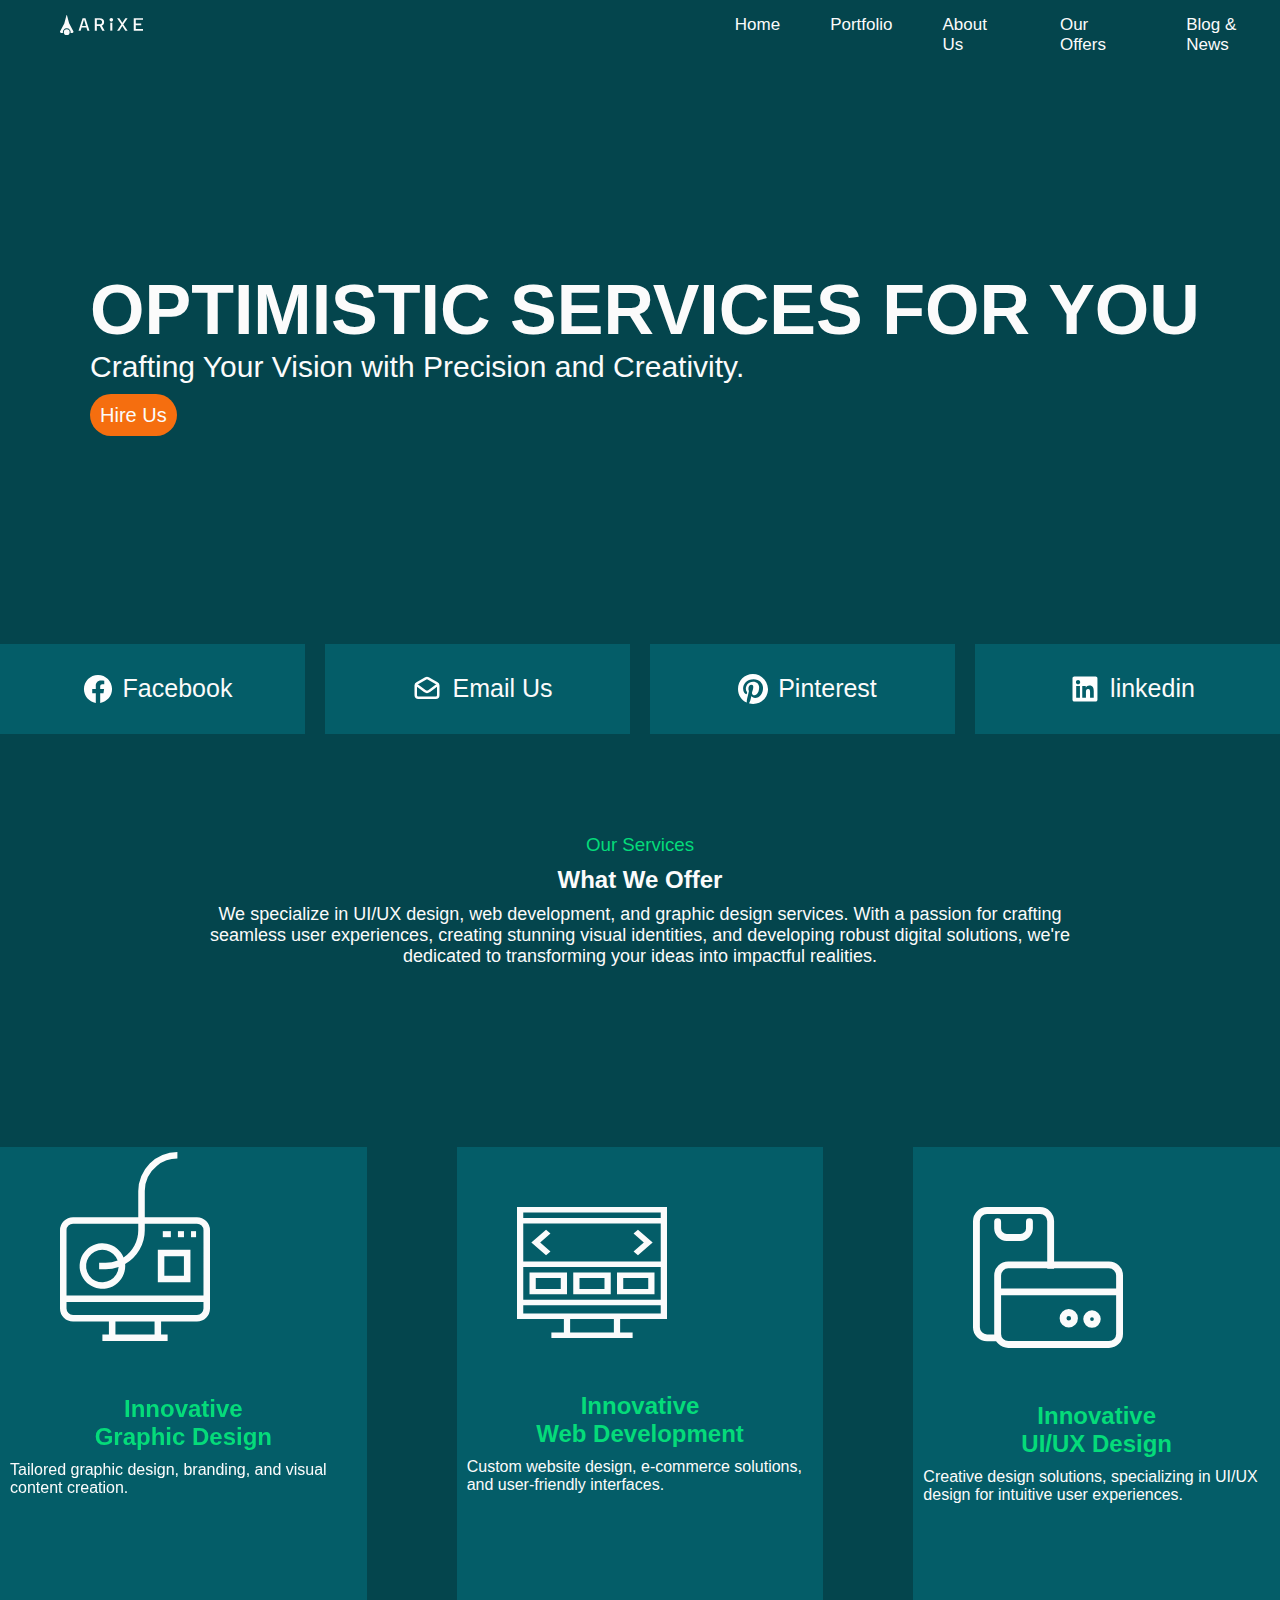
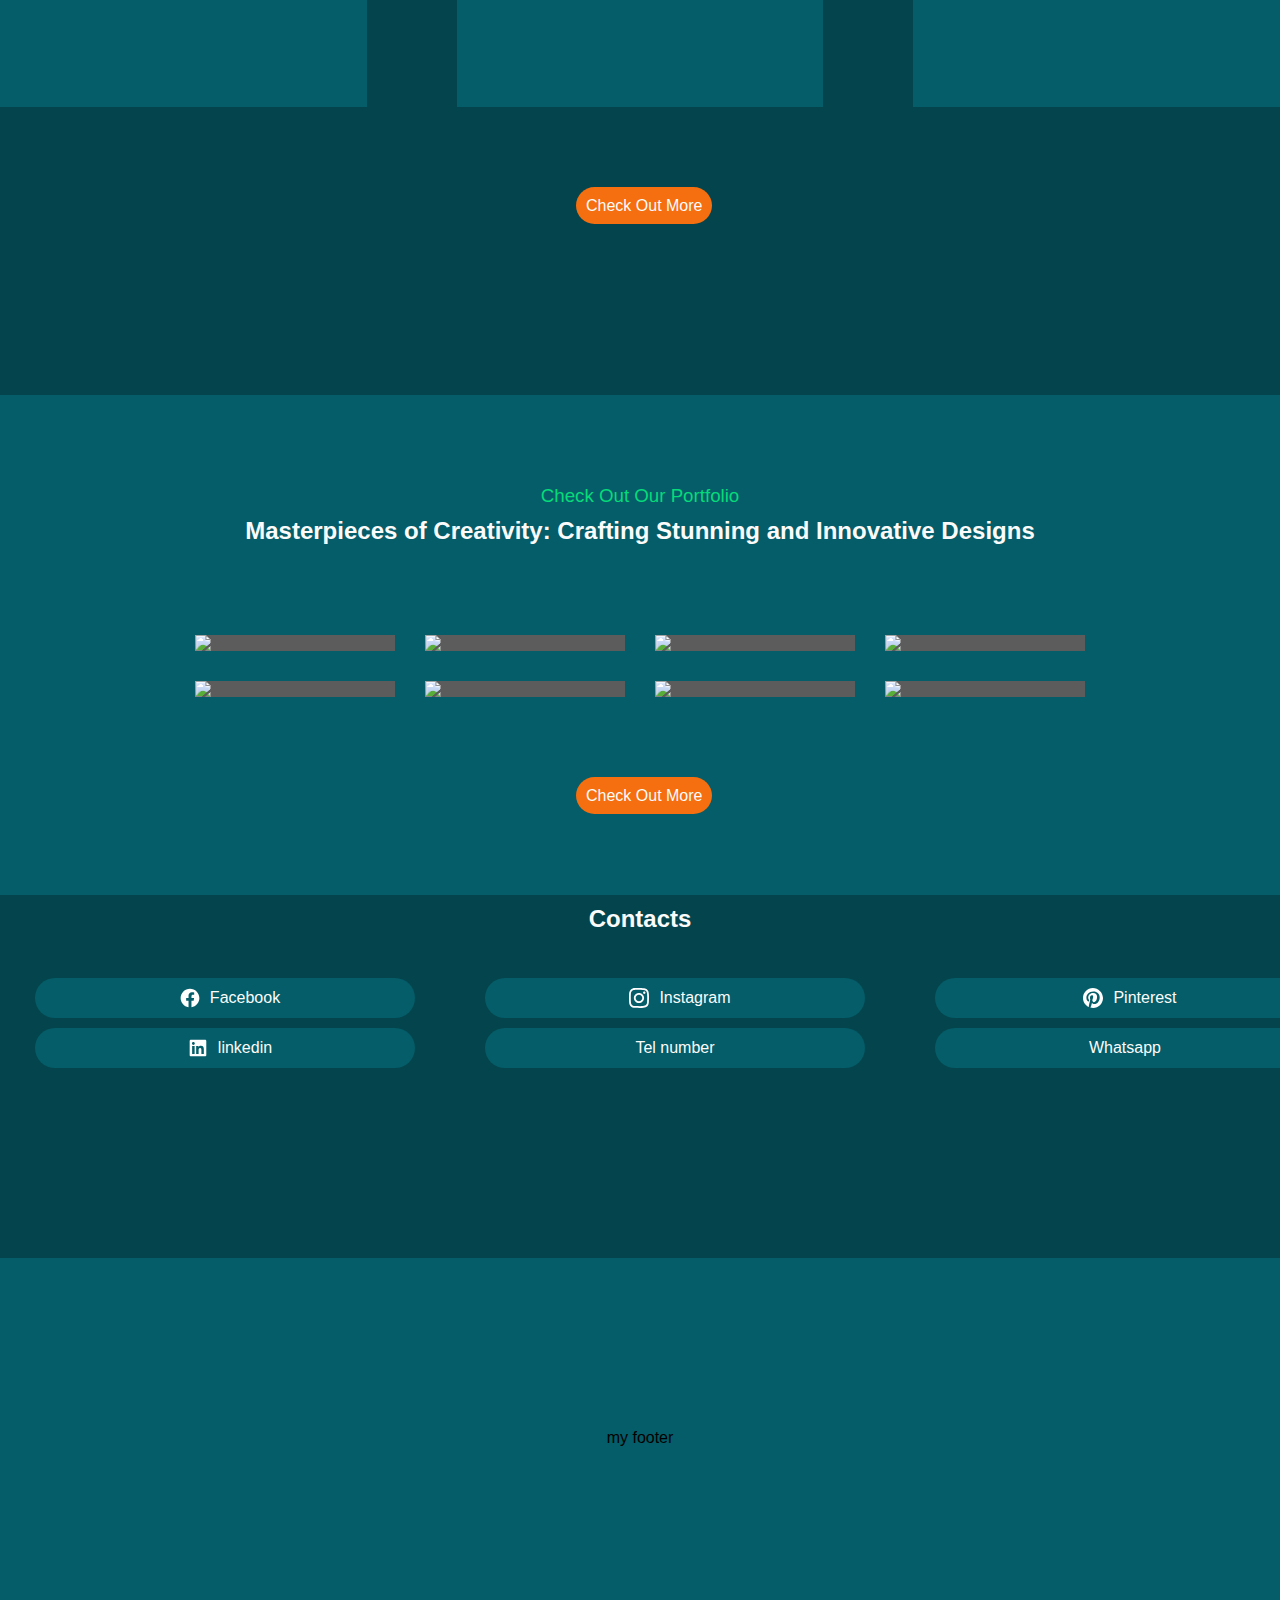
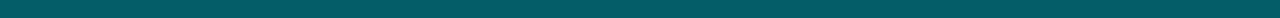
==== index.html @ 4b32b493 "Add files via upload" ====
<!DOCTYPE html>
<html lang="en">
<head>
    <meta charset="UTF-8">
    <meta name="viewport" content="width=device-width, initial-scale=1.0">
    <title>Arixe Websiite</title>
    <link rel="stylesheet" href="general.css">
    <link rel="stylesheet" href="navbar/navbar.css">
    <link rel="stylesheet" href="/portfolio images/portfolio images.css">
</head>
<body>
    <section id="navbar"></section>
        
    <section id="hero">
        <!--the 'iii' stands for 3 in roman numerals. so in other words the class is text_3dlogo-->
        <div class="text_iiiDlogo">
            <div class="texts">
                <h1>OPTIMISTIC SERVICES FOR YOU</h1>
                <p>Crafting Your Vision with Precision and Creativity.</p>
                <a href="#" class="hire_us orange-btn">Hire Us</a>
            </div>
            <img src="icons/3D LOGO + COLOR DESIGEN.svg" class="iiiDlogo">
        </div>
    </section>
    <!--this stands for 'middle section between hero and specialize'-->
    <section id="middleSecBtwHeroAndSpecialize">
        <div class="boxes">
            <a href="#"><img src="/icons/facebook-svgrepo-com.svg">Facebook</a>
        </div>
        <div class="boxes">
            <a href="#"><img src="/icons/email-open-svgrepo-com.svg">Email Us</a>
        </div>
        <div class="boxes">
            <a href="#"><img src="/icons/pinterest-180-svgrepo-com.svg">Pinterest</a>
        </div>
        <div class="boxes">
            <a href="#"><img src="/icons/linkedin-svgrepo-com.svg">linkedin</a>
        </div>
    </section>

    <section id="specialize">
        <div class="whatWeSpecialize">
            <h3>Our Services</h3>
            <h2>What We Offer</h2>
            <p> We specialize in UI/UX design, web development, 
                and graphic design services. With a passion for crafting seamless user experiences, 
                creating stunning visual identities,
                and developing robust digital solutions, 
                we're dedicated to transforming your ideas into impactful realities.
            </p>
        </div>

        <div class="cards_whtWeSpecialize">
            <div class="card">
                <img src="/icons/graphic design icon.svg" style="position: relative; bottom: 55px">
                <h2 style="position: relative; bottom: 55px">Innovative<br>
                    Graphic Design</h2>
                <p style="position: relative; bottom: 55px">Tailored graphic design, branding, and visual content creation.</p>
            </div>
            <div class="card">
                <img src="/icons/web design.svg">
                <h2>Innovative<br>
                    Web Development</h2>
                <p>Custom website design, 
                    e-commerce solutions, and 
                    user-friendly interfaces.</p>
            </div>
            <div class="card">
                <img src="/icons/ux icon.svg">
                <h2>Innovative<br>
                    UI/UX Design</h2>
                <p>Creative design solutions, specializing in UI/UX design for intuitive user experiences.</p>
            </div>
        </div>

        <a src="" class="orange-btn" style="margin-left: 45%;">Check Out More</a>
    </section>

    <section id="portfolio">
        <h3>Check Out Our Portfolio</h3>
        <h2>Masterpieces of Creativity: Crafting Stunning
            and Innovative Designs</h2>
        <div id="portfolio_img">
            <!--The code for the images are in another file in another folder "portfolio images"-->
        </div>
        <a src="" class="orange-btn" style="margin-left: 45%;">Check Out More</a>
    </section>

    <section id="contacts">
        <h2 style="margin-bottom: 5vh;">Contacts</h2>
        <div>
            <a href="#"><img src="/icons/facebook-svgrepo-com.svg">Facebook</a>
            <a href="#"><img src="/icons/instagram-167-svgrepo-com.svg">Instagram</a>
            <a href="#"><img src="/icons/pinterest-180-svgrepo-com.svg">Pinterest</a>
            <a href="#"><img src="/icons/linkedin-svgrepo-com.svg">linkedin</a>
            <a href="#">Tel number</a>
            <a href="#">Whatsapp</a>
        </div>
    </section>

<footer>
    <div>
        my footer
    </div>
</footer>


</body>
<script src="/integreaton.js"></script>
</html>
---- general.css ----
* {
    margin: 0px;
    padding: 0px;
    font-family: Arial, Helvetica, sans-serif;
}

:root {
    --blue_black: #04454D;
    --light_blue_black: #045D68;
    --white: #fbfbfb;
    --orange: #F56E0F;
    --green: #05DB7A;
}

body {
    background-color: var(--blue_black);
}

.orange-btn {
    width: fit-content;
    height: 10px;
    background-color: var(--orange);
    padding: 10px;
    border-radius: 30px;
    color: var(--white);
}

h2 {
    color: var(--white);
    text-align: center;
    margin-top: 10px;
}












/*THE HOME PAGE(INDEX.HTML)----------------------------------------------------------------------------------------------------------*/

/*hero section*/
#hero {
    margin-top: 15vh;
}

.texts {
    margin-left: 10vh;
    margin-top: 15vh;
}

.texts h1 {
    width: 140vh;
    color: var(--white);
    font-size: 70px;
}

.texts p {
    font-size: 30px;
    color: var(--white);
    margin-bottom: 20px;
}

.hire_us {
    text-decoration: none;
    font-size: 20px;
    /*position: relative;
    top: 20px;*/
}

.text_iiiDlogo {
    display: flex;
}

.iiiDlogo {
    width: 20rem;
}





/*middleSecBtwHeroAndSpecialize*/

#middleSecBtwHeroAndSpecialize {
    margin: 20px 0px 0px 0px;
    display: flex;
    gap: 20px;
    justify-content: center;
}

.boxes {
    display: flex;
    justify-content: center;
    align-items: center;
    background-color: var(--light_blue_black);
    width: 35vh;
    height: 10vh;
    transition: 0.2s;
}

.boxes a {
    display: flex;
    justify-content: center;
    align-items: center;
    text-decoration: none;
    color: var(--white);
    font-size: 25px;
}

.boxes img {
    width: 30px;
    margin: 0px 10px 0px 10px;
    color: var(--white);
}

.boxes:hover {
    height: 11vh;
}




/*specialize*/
#specialize {
    margin-top: 100px;
    margin-bottom: 20vh;
}

.whatWeSpecialize h3 {
    color: var(--green);
    text-align: center;
    font-weight: lighter;
}

.whatWeSpecialize p {
    width: 100vh;
    text-align: center;
    margin: 0 auto;
    font-size: 18px;
    margin-top: 10px;
    color: var(--white);
    margin-bottom: 20px;
}

.cards_whtWeSpecialize {
    display: flex;
    gap: 10vh;
    justify-content: center;
    margin-top: 20vh;
}

.card {
    width: 40vh;
    height: 60vh;
    background-color: var(--light_blue_black);
    margin-bottom: 10vh;
    padding: 10px;
}

.card img {
    width: 150px;
    margin: 50px 0px 40px 50px;
}

.card h2 {
    color: var(--green);
    margin-bottom: 10px;
}

.card p {
    color: var(--white);
}



/*Portfolio*/
#portfolio {
    height: inherit;
    padding: 10vh 0vh;
    background-color: var(--light_blue_black);
}

#portfolio h3 {
    color: var(--green);
    text-align: center;
    font-weight: lighter;
}

/*contacts*/
#contacts div {
    margin: 0 auto;
    display: grid;
    grid-template-columns: repeat(3, 1fr);
    width: 150vh;
    gap: 0px;
}

#contacts a {
    display: flex;
    justify-content: center;
    align-items: center;
    width: 40vh;
    background-color: var(--light_blue_black);
    padding: 10px;
    border-radius: 30px;
    margin: 0 auto 10px;
    text-decoration: none;
    color: var(--white);
}

#contacts img {
    width: 20px;
    margin: 0px 10px 0px 10px;
    color: var(--white);

}


footer {
    margin: 20vh 0vh 0vh 0vh;
    display: flex;
    justify-content: center;
    align-items: center;
    width: auto;
    height: 40vh;
    background-color: var(--light_blue_black);
}
















/*THE ABOUT US PAGE---------------------------------------------------------------------------------------------------------------------------------*/

/*The hero section*/
.heroAboutUs {
    margin: 20vh 0vh 0vh 0vh;
}.heroAboutUsContent {
    display: flex;
    justify-content: center;
    gap: 20vh;
}.heroAboutUsContent h3 {
    width: 115vh;
    color: var(--green);
    font-size: 130px;
}.heroAboutUsContent {
    color: var(--white);
}.iiiDlogoforaboutus {
    width: 45vh;
}
.WYSHUsection{
    padding: 100px 0px 100px 0px;
    margin: 100px 0px 0px 0px;
    width: auto;
    height: fit-content;
    background-color: var(--light_blue_black);
}
.WYSHUsection h3{
    text-align: center;
    color: var(--green);
    font-size: 30px;
    margin: 0px 0px 10px 0px;
}.WYSHUsection p{
    color: var(--white);
    width: 500px;
    margin: 0px auto 0px;
    text-align: center;
}

.ABTFsection{
    display: flex;
    justify-content: center;
    align-items: center;
    column-gap: 100px;
    margin: 100px 0px;
}
.ABTFtext h3{
    color: var(--green);
    font-size: 30px;
    margin: 0px 0px 10px 0px;
}.ABTFtext p{
    width: 300px;
    color: var(--white);
}.foundersImage img{
    background-color: #303030;
    width: 200px;
    height: 250px;
    border-radius: 30px;
    margin: 0px auto 0px;
}







/*OUR PORTFOLIO*/

#top_designs {
    margin: 5vh 0vh 0vh 0vh;
    background-color: var(--light_blue_black);
    padding: 5vh 0vh 10vh 0vh;
}

#top_designs h1 {
    text-align: center;
    color: var(--green);
    font-size: 50px;
}

#recent_designs{
    text-align: center;
    color: var(--green);
    font-size: 35px;
}
---- navbar/navbar.css ----
#navbar{
    display: flex;
    background-color: var(--blue_black);
    gap: 37rem;
    position: fixed;
    top: 0px;
}#navbar ul{
    display: flex;
    gap: 50px;
    height: 6vh;
    margin-top: 15px;
}#navbar a, #navbar li{
    list-style: none;
    font-size: 17px;
    color: #fbfbfb;
    cursor: pointer;
    text-decoration: none;
}#navbar span{
    color: var(--orange);
}#navbar img{
    margin: 15px 0px 0px 60px;
    height: 20px;
}
---- portfolio images/portfolio images.css ----
#portfolio_img{
    display: grid;
    grid-template-columns: repeat(4, 1fr);
    width: fit-content;
    margin: 10vh auto 10vh;
    gap: 30px 30px;
}

#portfolio_img img{
    width: 200px;
    background-color: #5c5c5c;
}

#portfolio_img_for_page{
    display: grid;
    grid-template-columns: repeat(4, 1fr);
    width: fit-content;
    margin: 10vh auto 10vh;
    gap: 30px 30px;
}

#portfolio_img_for_page img{
    width: 200px;
    background-color: #5c5c5c;
}
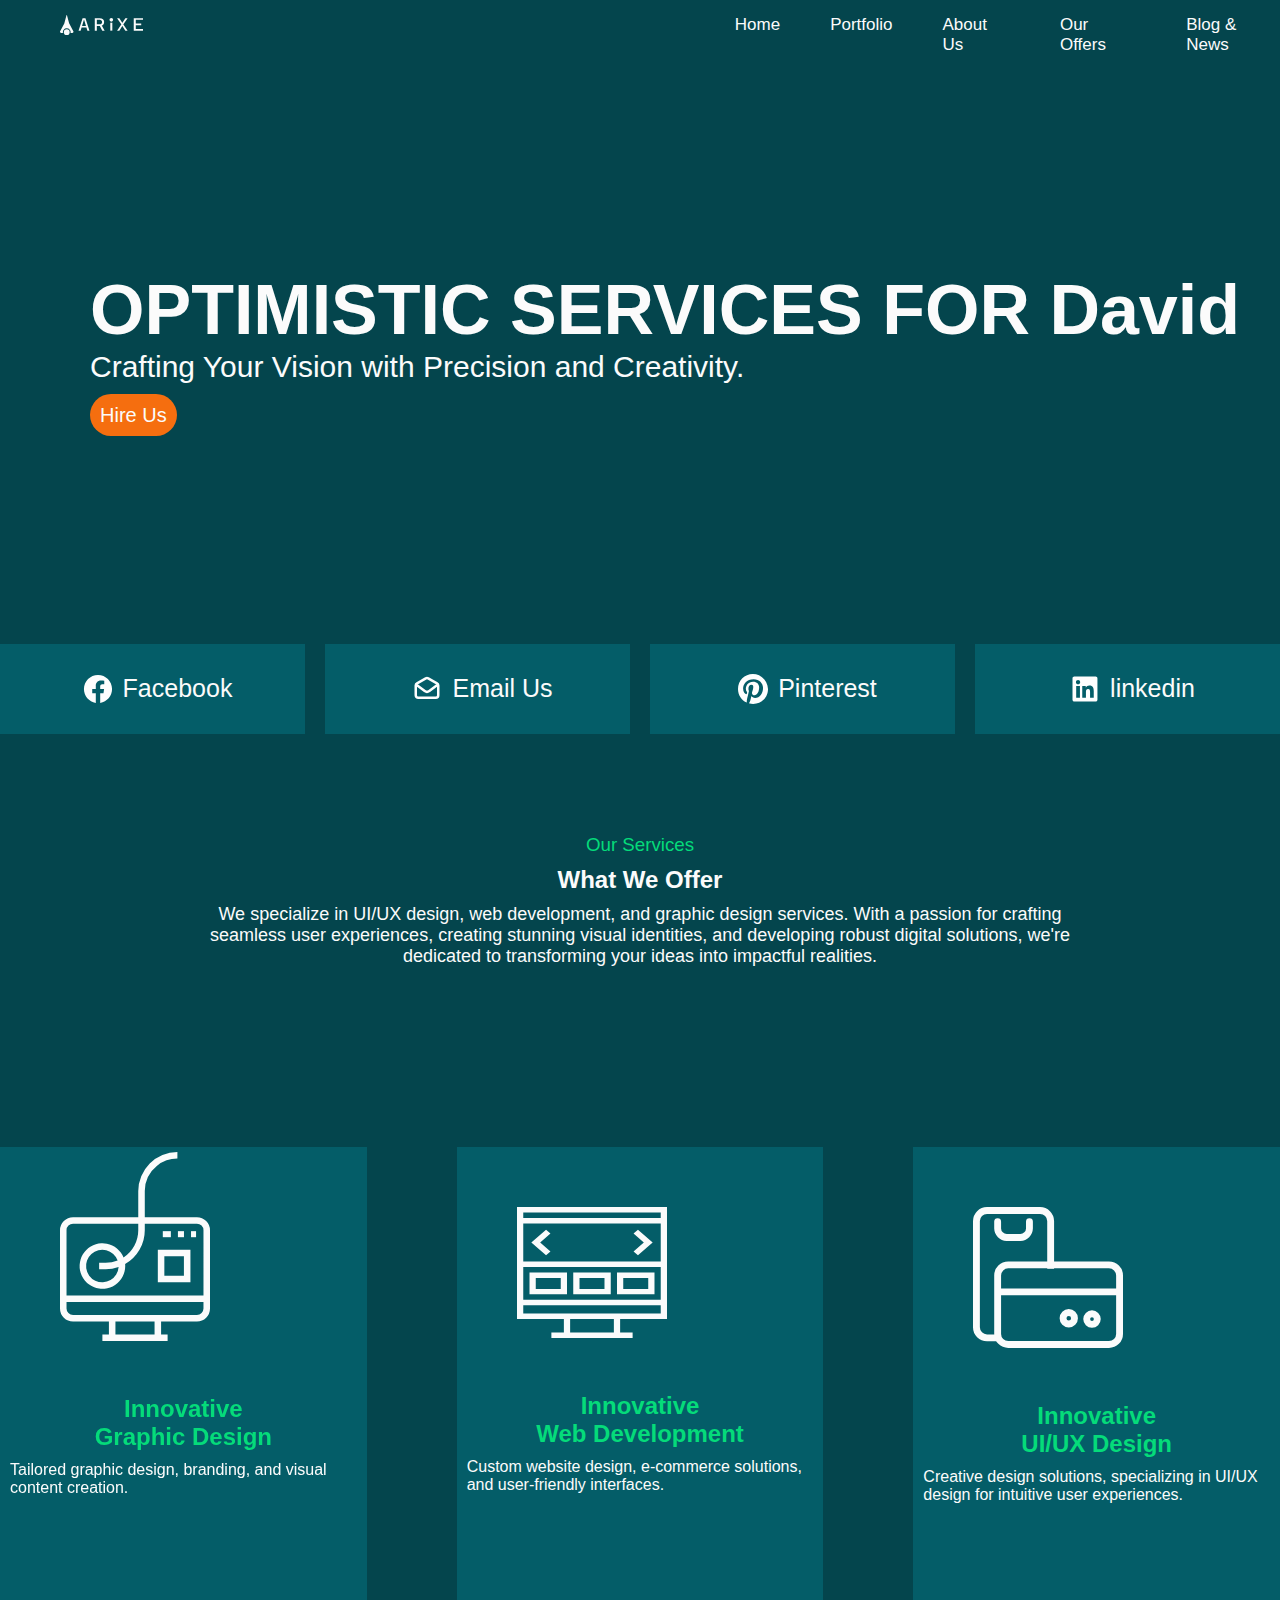
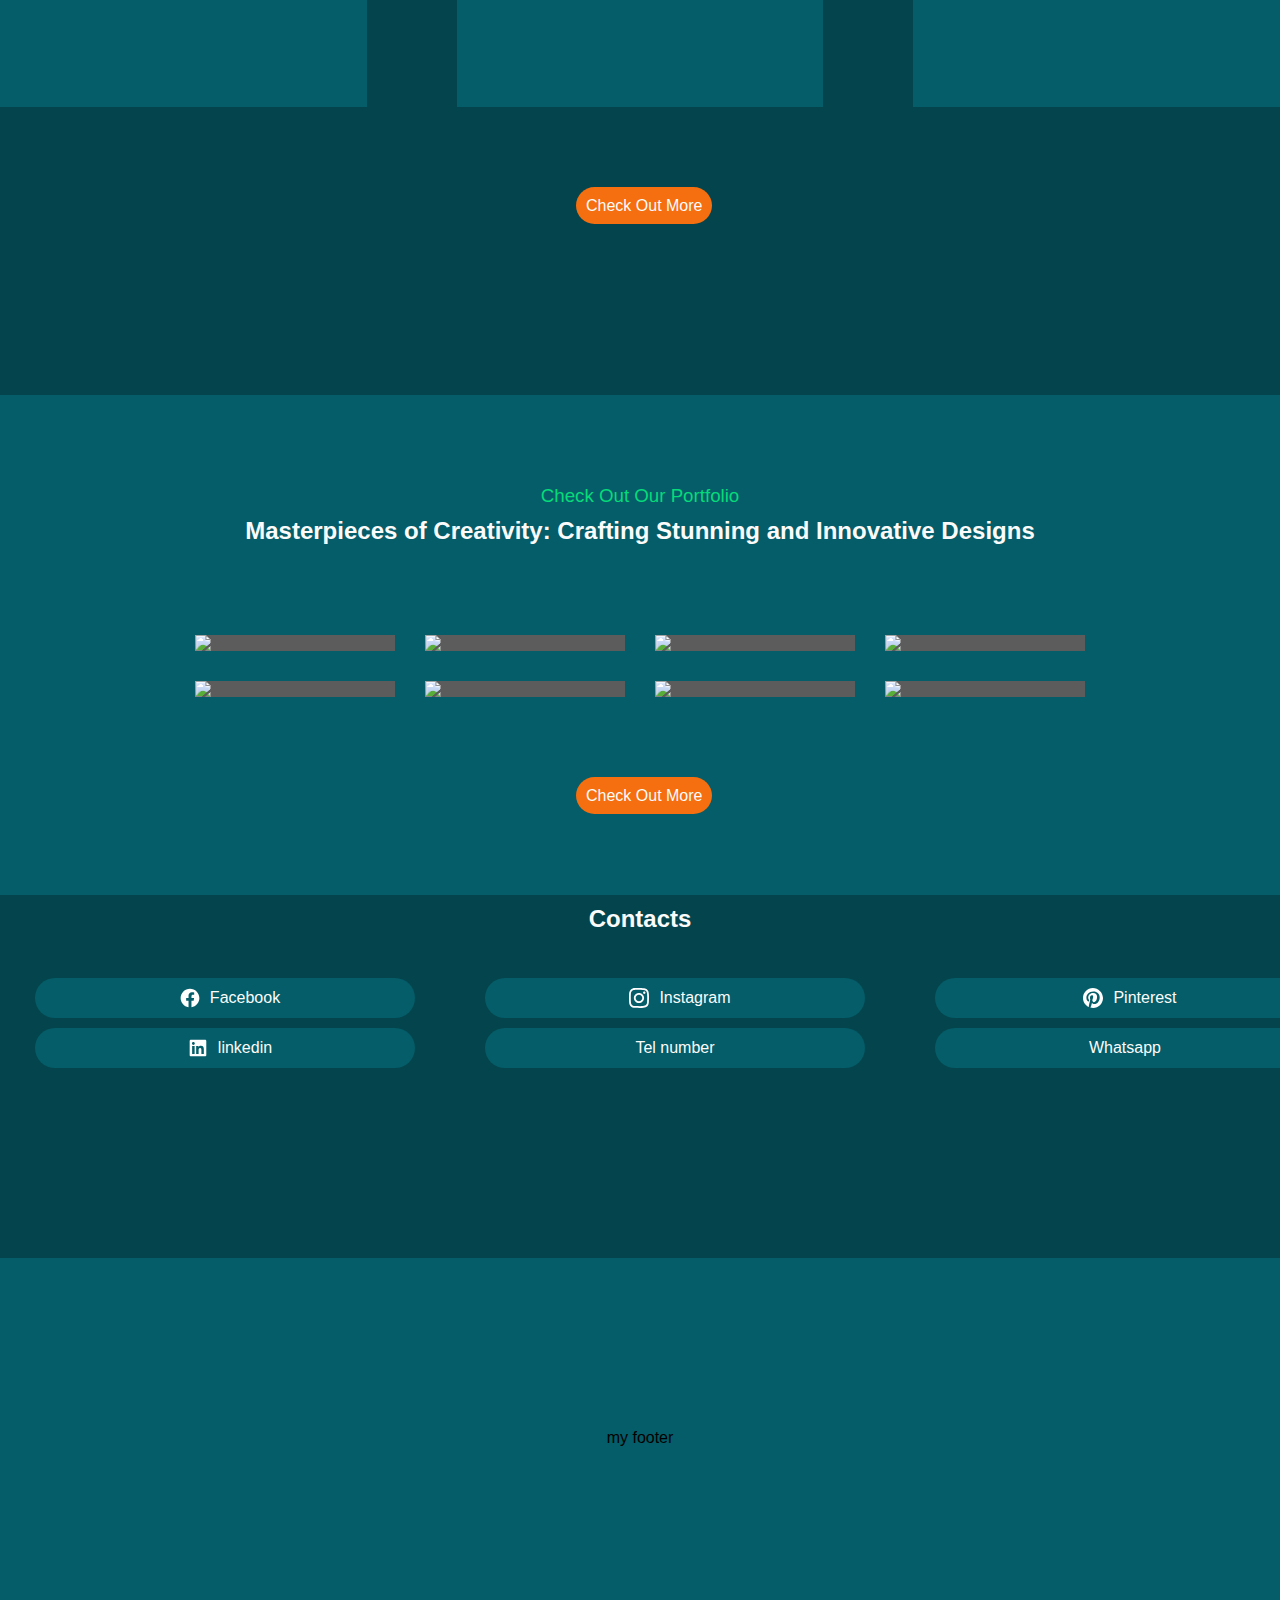
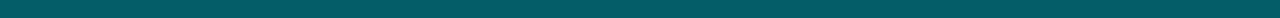
==== commit 47664674: "Update index.html" ====
--- a/index.html
+++ b/index.html
@@ -15,7 +15,7 @@
         <!--the 'iii' stands for 3 in roman numerals. so in other words the class is text_3dlogo-->
         <div class="text_iiiDlogo">
             <div class="texts">
-                <h1>OPTIMISTIC SERVICES FOR YOU</h1>
+                <h1>OPTIMISTIC SERVICES FOR David</h1>
                 <p>Crafting Your Vision with Precision and Creativity.</p>
                 <a href="#" class="hire_us orange-btn">Hire Us</a>
             </div>
@@ -107,4 +107,4 @@
 
 </body>
 <script src="/integreaton.js"></script>
-</html>+</html>
